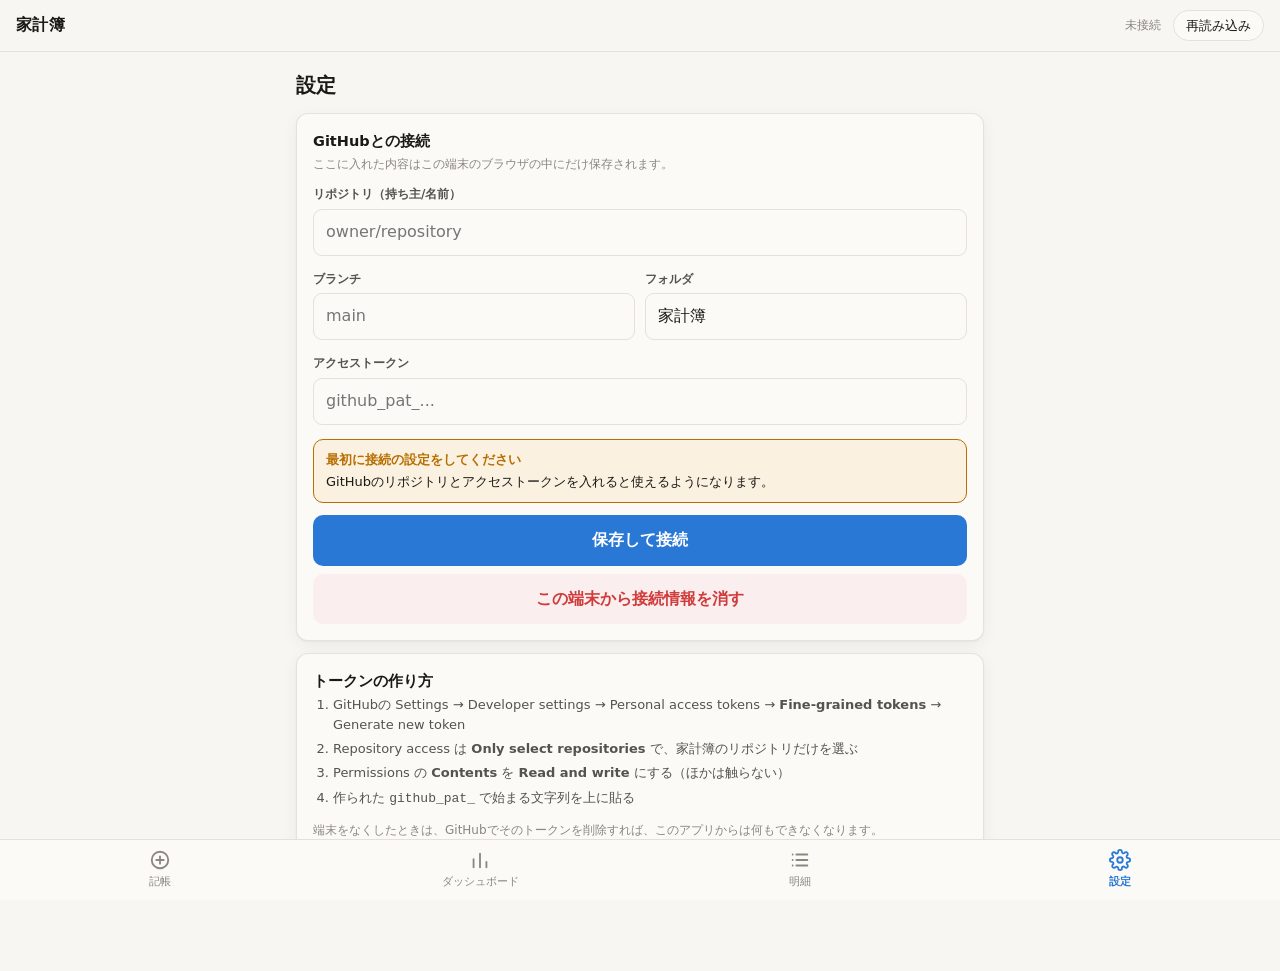
==== index.html @ a91854eb "家計簿アプリ: 記帳・ダッシュボード・明細（CSVはGitHub APIで読み書き） Co-Authored-By: Claude Opus 5.5 <noreply@anthropic.com>" ====
<!doctype html>
<html lang="ja">
<head>
<meta charset="utf-8">
<meta name="viewport" content="width=device-width, initial-scale=1, viewport-fit=cover">
<meta http-equiv="Content-Security-Policy" content="default-src 'none'; script-src 'self'; style-src 'self'; img-src 'self' data:; connect-src https://api.github.com; manifest-src 'self'; base-uri 'none'; form-action 'none'">
<meta name="referrer" content="no-referrer">
<meta name="robots" content="noindex, nofollow">
<meta name="theme-color" content="#2a78d6">
<title>家計簿アプリ</title>
<link rel="manifest" href="manifest.webmanifest">
<link rel="icon" href="icon.svg" type="image/svg+xml">
<link rel="apple-touch-icon" href="icon-192.png">
<link rel="stylesheet" href="style.css">
</head>
<body>
<header class="top">
  <div class="brand">家計簿</div>
  <div class="status" id="status" aria-live="polite"></div>
  <button class="icon-btn" id="reload" type="button">再読み込み</button>
</header>

<main>
  <!-- 入力 -->
  <section class="view" id="view-input" aria-labelledby="h-input">
    <h1 id="h-input">記帳</h1>
    <div class="card">
      <div class="seg" role="group" aria-label="種類">
        <button type="button" data-mode="支出" aria-pressed="true">支出</button>
        <button type="button" data-mode="収入" aria-pressed="false">収入</button>
        <button type="button" data-mode="振替" aria-pressed="false">振替・引落</button>
      </div>

      <div class="field">
        <label for="f-amount">金額</label>
        <div class="amount-wrap">
          <span class="yen" aria-hidden="true">¥</span>
          <input class="input amount" id="f-amount" inputmode="numeric" autocomplete="off" placeholder="0">
        </div>
      </div>

      <div class="field">
        <label for="f-date">日付</label>
        <input class="input" id="f-date" type="date">
        <div class="quick">
          <button type="button" class="chip sm" data-day="0">今日</button>
          <button type="button" class="chip sm" data-day="-1">昨日</button>
          <button type="button" class="chip sm" data-day="-2">おととい</button>
        </div>
      </div>

      <div class="field" id="fld-account">
        <label for="f-account">支払った口座・カード</label>
        <select class="input" id="f-account"></select>
      </div>

      <div class="row-2" id="fld-transfer" hidden>
        <div class="field">
          <label for="f-from">出金元</label>
          <select class="input" id="f-from"></select>
        </div>
        <div class="field">
          <label for="f-to">入金先・カード</label>
          <select class="input" id="f-to"></select>
        </div>
      </div>

      <div class="field" id="fld-cat">
        <span class="lbl" id="lbl-cat">カテゴリ</span>
        <div class="chips" id="f-cats" role="group" aria-labelledby="lbl-cat"></div>
        <input class="input mt8" id="f-cat-custom" placeholder="その他のカテゴリを入力" hidden>
      </div>

      <div class="field">
        <label for="f-memo">メモ（店名・内容など）</label>
        <input class="input" id="f-memo" autocomplete="off" placeholder="例: セブンイレブン 昼ごはん">
      </div>

      <div id="f-hint"></div>
      <div id="f-dup"></div>
      <pre class="preview" id="f-preview" aria-label="取引.csvに追加される行"></pre>
      <button class="btn" id="f-submit" type="button" disabled>記帳する</button>
    </div>

    <div id="result"></div>

    <div class="card">
      <h2>最近の記帳</h2>
      <p class="desc">取引.csvの末尾から</p>
      <ul class="txlist" id="recent"></ul>
    </div>
  </section>

  <!-- ダッシュボード -->
  <section class="view" id="view-dash" aria-labelledby="h-dash" hidden>
    <h1 id="h-dash">ダッシュボード</h1>
    <div class="monthbar" id="d-months" role="group" aria-label="表示する月"></div>
    <div class="tiles" id="d-tiles"></div>
    <div id="d-warn"></div>

    <section class="card">
      <h2 id="d-cat-title">カテゴリ別の支出</h2>
      <p class="desc">振替を除く</p>
      <div class="bars" id="d-cats"></div>
    </section>

    <section class="card">
      <h2 id="d-daily-title">日別の支出</h2>
      <p class="desc">棒をタップすると内訳が出ます（振替を除く）</p>
      <div class="vchart" id="d-daily"></div>
      <div class="daydetail" id="d-daydetail"></div>
    </section>

    <section class="card">
      <h2>口座残高</h2>
      <p class="desc">初期残高＋取引の増減。証券は入金ベース</p>
      <div class="bars" id="d-accounts"></div>
    </section>

    <section class="card">
      <h2>カード未払い</h2>
      <p class="desc">基準額＋利用−入金−分割の未払い分で計算。チップは引落口座と引落日</p>
      <div class="bars" id="d-cards"></div>
    </section>

    <section class="card">
      <h2>分割払いの今後の請求</h2>
      <p class="desc" id="d-inst-desc">分割払い.csvの「未払」。月をタップすると内訳が出ます</p>
      <div class="bars inst" id="d-inst"></div>
    </section>

    <section class="card">
      <h2 id="d-fuyou-title">扶養の壁</h2>
      <p class="desc">給与.csvの今年の受取額。斜線は見込み</p>
      <div id="d-fuyou"></div>
    </section>
  </section>

  <!-- 明細 -->
  <section class="view" id="view-tx" aria-labelledby="h-tx" hidden>
    <h1 id="h-tx">明細</h1>
    <div class="monthbar" id="t-months" role="group" aria-label="表示する月"></div>
    <div class="field">
      <label for="t-search">検索（メモ・口座・カテゴリ）</label>
      <input class="input" id="t-search" type="search" autocomplete="off">
    </div>
    <div class="chips mb12" id="t-cats" role="group" aria-label="カテゴリで絞り込み"></div>
    <div class="card">
      <p class="desc" id="t-count"></p>
      <ul class="txlist" id="t-list"></ul>
    </div>
  </section>

  <!-- 設定 -->
  <section class="view" id="view-settings" aria-labelledby="h-settings" hidden>
    <h1 id="h-settings">設定</h1>
    <div class="card">
      <h2>GitHubとの接続</h2>
      <p class="desc">ここに入れた内容はこの端末のブラウザの中にだけ保存されます。</p>
      <div class="field">
        <label for="s-repo">リポジトリ（持ち主/名前）</label>
        <input class="input" id="s-repo" autocomplete="off" autocapitalize="off" spellcheck="false" placeholder="owner/repository">
      </div>
      <div class="row-2">
        <div class="field">
          <label for="s-branch">ブランチ</label>
          <input class="input" id="s-branch" autocomplete="off" autocapitalize="off" spellcheck="false" placeholder="main">
        </div>
        <div class="field">
          <label for="s-dir">フォルダ</label>
          <input class="input" id="s-dir" autocomplete="off" spellcheck="false" placeholder="家計簿">
        </div>
      </div>
      <div class="field">
        <label for="s-token">アクセストークン</label>
        <input class="input" id="s-token" type="password" autocomplete="off" autocapitalize="off" spellcheck="false" placeholder="github_pat_...">
      </div>
      <div id="s-msg"></div>
      <button class="btn" id="s-save" type="button">保存して接続</button>
      <button class="btn danger" id="s-clear" type="button">この端末から接続情報を消す</button>
    </div>

    <div class="card">
      <h2>トークンの作り方</h2>
      <ol class="steps">
        <li>GitHubの Settings → Developer settings → Personal access tokens → <b>Fine-grained tokens</b> → Generate new token</li>
        <li>Repository access は <b>Only select repositories</b> で、家計簿のリポジトリだけを選ぶ</li>
        <li>Permissions の <b>Contents</b> を <b>Read and write</b> にする（ほかは触らない）</li>
        <li>作られた <span class="mono">github_pat_</span> で始まる文字列を上に貼る</li>
      </ol>
      <p class="desc">端末をなくしたときは、GitHubでそのトークンを削除すれば、このアプリからは何もできなくなります。</p>
    </div>
  </section>
</main>

<nav class="tabs" aria-label="画面の切り替え">
  <button type="button" data-view="input" aria-current="page">
    <svg viewBox="0 0 24 24" fill="none" stroke="currentColor" stroke-width="2" stroke-linecap="round" aria-hidden="true"><circle cx="12" cy="12" r="9"/><path d="M12 8v8M8 12h8"/></svg>記帳
  </button>
  <button type="button" data-view="dash">
    <svg viewBox="0 0 24 24" fill="none" stroke="currentColor" stroke-width="2" stroke-linecap="round" aria-hidden="true"><path d="M5 20V11M12 20V5M19 20v-6"/></svg>ダッシュボード
  </button>
  <button type="button" data-view="tx">
    <svg viewBox="0 0 24 24" fill="none" stroke="currentColor" stroke-width="2" stroke-linecap="round" aria-hidden="true"><path d="M8 6h12M8 12h12M8 18h12M4 6h.01M4 12h.01M4 18h.01"/></svg>明細
  </button>
  <button type="button" data-view="settings">
    <svg viewBox="0 0 24 24" fill="none" stroke="currentColor" stroke-width="2" stroke-linecap="round" aria-hidden="true"><circle cx="12" cy="12" r="3"/><path d="M19.4 15a1.7 1.7 0 0 0 .3 1.8l.1.1a2 2 0 1 1-2.8 2.8l-.1-.1a1.7 1.7 0 0 0-1.8-.3 1.7 1.7 0 0 0-1 1.5V21a2 2 0 1 1-4 0v-.1a1.7 1.7 0 0 0-1.1-1.5 1.7 1.7 0 0 0-1.8.3l-.1.1a2 2 0 1 1-2.8-2.8l.1-.1a1.7 1.7 0 0 0 .3-1.8 1.7 1.7 0 0 0-1.5-1H3a2 2 0 1 1 0-4h.1a1.7 1.7 0 0 0 1.5-1.1 1.7 1.7 0 0 0-.3-1.8l-.1-.1a2 2 0 1 1 2.8-2.8l.1.1a1.7 1.7 0 0 0 1.8.3H9a1.7 1.7 0 0 0 1-1.5V3a2 2 0 1 1 4 0v.1a1.7 1.7 0 0 0 1 1.5 1.7 1.7 0 0 0 1.8-.3l.1-.1a2 2 0 1 1 2.8 2.8l-.1.1a1.7 1.7 0 0 0-.3 1.8V9a1.7 1.7 0 0 0 1.5 1H21a2 2 0 1 1 0 4h-.1a1.7 1.7 0 0 0-1.5 1z"/></svg>設定
  </button>
</nav>

<div id="toast" role="status" hidden></div>
<script src="app.js"></script>
</body>
</html>
---- style.css ----
:root {
  color-scheme: light;
  --page: #f7f6f2;
  --surface: #fbfaf7;
  --surface-2: #f0efe9;
  --ink: #1a1916;
  --ink-2: #55534d;
  --ink-mute: #8a877f;
  --hairline: #e3e1d8;
  --grid: #e8e6dd;
  --ring: rgba(20, 19, 16, 0.10);
  --accent: #2a78d6;
  --accent-ink: #ffffff;
  --accent-soft: #e3eefb;
  --critical: #d03b3b;
  --critical-bg: #faeeee;
  --warning: #b86e00;
  --warning-bg: #fbf1e0;
  --good: #006300;
  --good-bg: #e7f3e7;
  --shadow: 0 1px 2px rgba(20, 19, 16, 0.04), 0 4px 16px rgba(20, 19, 16, 0.05);
}
@media (prefers-color-scheme: dark) {
  :root:not([data-theme="light"]) {
    color-scheme: dark;
    --page: #121211;
    --surface: #1b1b19;
    --surface-2: #242422;
    --ink: #f4f3ee;
    --ink-2: #c1bfb4;
    --ink-mute: #8a877f;
    --hairline: #2e2e2b;
    --grid: #2a2a27;
    --ring: rgba(255, 255, 255, 0.10);
    --accent: #3987e5;
    --accent-ink: #ffffff;
    --accent-soft: #1c2c40;
    --critical: #e66767;
    --critical-bg: #2c1d1d;
    --warning: #e0a040;
    --warning-bg: #2d2416;
    --good: #0ca30c;
    --good-bg: #17261a;
    --shadow: none;
  }
}
:root[data-theme="dark"] {
  color-scheme: dark;
  --page: #121211;
  --surface: #1b1b19;
  --surface-2: #242422;
  --ink: #f4f3ee;
  --ink-2: #c1bfb4;
  --ink-mute: #8a877f;
  --hairline: #2e2e2b;
  --grid: #2a2a27;
  --ring: rgba(255, 255, 255, 0.10);
  --accent: #3987e5;
  --accent-ink: #ffffff;
  --accent-soft: #1c2c40;
  --critical: #e66767;
  --critical-bg: #2c1d1d;
  --warning: #e0a040;
  --warning-bg: #2d2416;
  --good: #0ca30c;
  --good-bg: #17261a;
  --shadow: none;
}

* { box-sizing: border-box; }
html { -webkit-text-size-adjust: 100%; }
body {
  margin: 0;
  background: var(--page);
  color: var(--ink);
  font-family: system-ui, -apple-system, "Segoe UI", "Hiragino Sans", "Yu Gothic UI", Meiryo, sans-serif;
  line-height: 1.55;
  -webkit-font-smoothing: antialiased;
  padding-bottom: calc(68px + env(safe-area-inset-bottom));
}
button, input, select, textarea { font: inherit; color: inherit; }
[hidden] { display: none !important; }

/* ---- header / nav ---- */
.top {
  position: sticky; top: 0; z-index: 20;
  display: flex; align-items: center; justify-content: space-between; gap: 12px;
  padding: calc(10px + env(safe-area-inset-top)) 16px 10px;
  background: color-mix(in srgb, var(--page) 92%, transparent);
  backdrop-filter: blur(8px);
  border-bottom: 1px solid var(--hairline);
}
.brand { font-weight: 700; font-size: 16px; letter-spacing: 0.02em; }
.status { font-size: 11.5px; color: var(--ink-mute); text-align: right; flex: 1; min-width: 0; overflow: hidden; text-overflow: ellipsis; white-space: nowrap; }
.icon-btn {
  border: 1px solid var(--hairline); background: var(--surface); border-radius: 999px;
  padding: 5px 12px; font-size: 12.5px; cursor: pointer; flex: none;
}
.icon-btn:disabled { opacity: .5; cursor: default; }

.tabs {
  position: fixed; left: 0; right: 0; bottom: 0; z-index: 30;
  display: grid; grid-template-columns: repeat(4, 1fr);
  background: var(--surface); border-top: 1px solid var(--hairline);
  padding-bottom: env(safe-area-inset-bottom);
}
.tabs button {
  border: 0; background: none; padding: 9px 4px 10px; cursor: pointer;
  display: flex; flex-direction: column; align-items: center; gap: 2px;
  font-size: 11px; color: var(--ink-mute);
}
.tabs button svg { width: 22px; height: 22px; }
.tabs button[aria-current="page"] { color: var(--accent); font-weight: 650; }

main { max-width: 720px; margin: 0 auto; padding: 14px 16px 24px; }
.view > h1 { font-size: 20px; margin: 4px 0 12px; }

/* ---- cards ---- */
.card {
  background: var(--surface); border: 1px solid var(--ring); border-radius: 12px;
  padding: 16px; box-shadow: var(--shadow); margin-bottom: 12px;
}
.card h2 { font-size: 14.5px; margin: 0 0 2px; }
.desc { font-size: 12px; color: var(--ink-mute); margin: 0 0 12px; }
.desc strong { color: var(--ink-2); font-variant-numeric: tabular-nums; }
.muted { color: var(--ink-mute); }
.small { font-size: 12px; }

/* ---- form ---- */
.seg {
  display: grid; grid-template-columns: repeat(3, 1fr); gap: 4px;
  background: var(--surface-2); padding: 4px; border-radius: 10px; margin-bottom: 14px;
}
.seg button {
  border: 0; border-radius: 7px; padding: 8px 4px; background: none; cursor: pointer;
  font-weight: 600; color: var(--ink-2);
}
.seg button[aria-pressed="true"] { background: var(--surface); color: var(--ink); box-shadow: 0 1px 3px rgba(0,0,0,.12); }

.field { margin-bottom: 14px; }
.field > label, .field > .lbl { display: block; font-size: 12px; color: var(--ink-2); margin-bottom: 5px; font-weight: 600; }
.input, select.input {
  width: 100%; border: 1px solid var(--hairline); background: var(--surface);
  border-radius: 9px; padding: 10px 12px; font-size: 16px;
}
.input:focus, .seg button:focus-visible, .chip:focus-visible, .btn:focus-visible, .icon-btn:focus-visible, .tabs button:focus-visible {
  outline: 2px solid var(--accent); outline-offset: 1px;
}
.amount-wrap { position: relative; }
.amount-wrap .yen { position: absolute; left: 14px; top: 50%; transform: translateY(-50%); font-size: 22px; color: var(--ink-mute); }
.amount { font-size: 28px; font-weight: 700; padding-left: 38px; font-variant-numeric: tabular-nums; }
.row-2 { display: grid; grid-template-columns: 1fr 1fr; gap: 10px; }
.quick { display: flex; gap: 6px; margin-top: 6px; flex-wrap: wrap; }

.chips { display: flex; flex-wrap: wrap; gap: 6px; }
.chip {
  border: 1px solid var(--hairline); background: var(--surface); border-radius: 999px;
  padding: 5px 12px; font-size: 13px; cursor: pointer; color: var(--ink-2);
}
.chip[aria-pressed="true"] { background: var(--accent-soft); border-color: var(--accent); color: var(--ink); font-weight: 650; }
.chip.sm { font-size: 11.5px; padding: 3px 10px; }

.btn {
  display: block; width: 100%; border: 0; border-radius: 10px; padding: 13px;
  background: var(--accent); color: var(--accent-ink); font-weight: 700; font-size: 16px; cursor: pointer;
}
.btn:disabled { opacity: .45; cursor: default; }
.btn.secondary { background: var(--surface-2); color: var(--ink); }
.btn.danger { background: var(--critical-bg); color: var(--critical); }
.btn + .btn { margin-top: 8px; }

.preview {
  font-family: ui-monospace, SFMono-Regular, Consolas, monospace; font-size: 11.5px;
  background: var(--surface-2); border-radius: 8px; padding: 8px 10px; color: var(--ink-2);
  white-space: pre-wrap; word-break: break-all; margin: 0 0 12px;
}
.notice { border-radius: 10px; padding: 10px 12px; font-size: 13px; margin-bottom: 12px; border: 1px solid; }
.notice.warn { background: var(--warning-bg); border-color: var(--warning); }
.notice.err { background: var(--critical-bg); border-color: var(--critical); }
.notice.ok { background: var(--good-bg); border-color: var(--good); }
.notice .t { font-weight: 700; margin-bottom: 2px; }
.notice.warn .t { color: var(--warning); }
.notice.err .t { color: var(--critical); }
.notice.ok .t { color: var(--good); }
.notice label { display: flex; gap: 8px; align-items: center; margin-top: 6px; font-weight: 600; }

/* ---- lists ---- */
.txlist { list-style: none; margin: 0; padding: 0; }
.txlist li { display: grid; grid-template-columns: 1fr auto; gap: 2px 10px; padding: 9px 0; border-bottom: 1px solid var(--grid); }
.txlist li:last-child { border-bottom: 0; }
.txlist .main { font-size: 13.5px; min-width: 0; overflow: hidden; text-overflow: ellipsis; white-space: nowrap; }
.txlist .amt { font-weight: 650; text-align: right; font-variant-numeric: tabular-nums; font-size: 14px; }
.txlist .amt.in { color: var(--good); }
.txlist .amt.mv { color: var(--ink-mute); }
.txlist .sub { grid-column: 1 / -1; font-size: 11.5px; color: var(--ink-mute); overflow: hidden; text-overflow: ellipsis; white-space: nowrap; }
.txlist li.open .sub { white-space: normal; }
.tag { display: inline-block; font-size: 10.5px; border: 1px solid var(--hairline); border-radius: 999px; padding: 0 7px; color: var(--ink-2); margin-right: 4px; }

/* ---- dashboard ---- */
.tiles { display: grid; grid-template-columns: 1fr 1fr; gap: 10px; margin-bottom: 12px; }
.tile { background: var(--surface); border: 1px solid var(--ring); border-radius: 12px; padding: 12px 14px; box-shadow: var(--shadow); min-width: 0; }
.tile .k { font-size: 11.5px; color: var(--ink-2); }
.tile .v { font-size: 21px; font-weight: 750; font-variant-numeric: tabular-nums; letter-spacing: .01em; overflow-wrap: anywhere; }
.tile .v.neg { color: var(--critical); }
.tile .n { font-size: 10.5px; color: var(--ink-mute); }

.monthbar { display: flex; gap: 6px; overflow-x: auto; padding: 2px 0 10px; margin-bottom: 4px; scrollbar-width: none; }
.monthbar::-webkit-scrollbar { display: none; }
.monthbar .chip { flex: none; }

.bars { display: grid; gap: 8px; }
.bar { display: grid; grid-template-columns: minmax(84px, 34%) 1fr auto; gap: 8px; align-items: center; font-size: 12.5px; }
.bar .l { color: var(--ink-2); overflow: hidden; text-overflow: ellipsis; white-space: nowrap; }
.bar .l small { color: var(--ink-mute); font-size: 10.5px; margin-left: 3px; }
.bar .track { height: 12px; position: relative; }
.bar .fill { height: 100%; background: var(--accent); border-radius: 0 4px 4px 0; min-width: 2px; }
.bar .fill.zero { background: var(--hairline); width: 2px !important; border-radius: 0; }
.bar .fill.neg { background: var(--critical); }
.bar .v { text-align: right; font-weight: 650; font-variant-numeric: tabular-nums; min-width: 72px; }

.vchart { position: relative; height: 170px; margin-top: 4px; }
.vgrid { position: absolute; inset: 0 0 20px 0; pointer-events: none; }
.vgrid .gl { position: absolute; left: 0; right: 0; border-top: 1px solid var(--grid); }
.vgrid .gl span { position: absolute; right: 0; top: -15px; font-size: 10px; color: var(--ink-mute); background: var(--surface); padding-left: 4px; font-variant-numeric: tabular-nums; }
.vbars { position: absolute; inset: 0 0 20px 0; display: flex; align-items: flex-end; gap: 2px; }
.vbar { flex: 1; height: 100%; display: flex; flex-direction: column; justify-content: flex-end; border: 0; background: none; padding: 0; cursor: pointer; min-width: 0; }
.vbar .b { background: var(--accent); border-radius: 3px 3px 0 0; min-height: 0; }
.vbar.empty .b { background: transparent; }
.vbar[aria-pressed="true"] .b { filter: brightness(1.2); outline: 2px solid var(--ink); outline-offset: 1px; }
.vlabels { position: absolute; left: 0; right: 0; bottom: 0; display: flex; gap: 2px; }
.vlabels span { flex: 1; text-align: center; font-size: 9.5px; color: var(--ink-mute); font-variant-numeric: tabular-nums; min-width: 0; }
.daydetail { margin-top: 10px; font-size: 12.5px; }

.inst details { border-bottom: 1px solid var(--grid); padding: 6px 0; }
.inst details:last-child { border-bottom: 0; }
.inst summary { list-style: none; cursor: pointer; }
.inst summary::-webkit-details-marker { display: none; }
.inst .items { font-size: 11.5px; color: var(--ink-2); padding: 6px 0 2px 4px; display: grid; gap: 2px; }
.inst .items div { display: flex; justify-content: space-between; gap: 10px; }
.inst .items span:last-child { font-variant-numeric: tabular-nums; white-space: nowrap; }

.meter { height: 12px; border-radius: 6px; background: var(--surface-2); overflow: hidden; margin: 4px 0 2px; position: relative; }
.meter .f { height: 100%; background: var(--accent); }
.meter .f2 { position: absolute; top: 0; bottom: 0; background: repeating-linear-gradient(45deg, var(--accent) 0 3px, transparent 3px 6px); opacity: .55; }
.meter-row { display: flex; justify-content: space-between; font-size: 12.5px; gap: 8px; flex-wrap: wrap; margin-top: 10px; }
.meter-row strong { font-variant-numeric: tabular-nums; }

/* ---- toast ---- */
#toast {
  position: fixed; left: 50%; bottom: calc(80px + env(safe-area-inset-bottom)); transform: translateX(-50%);
  background: var(--ink); color: var(--page); padding: 9px 16px; border-radius: 999px;
  font-size: 13px; z-index: 40; max-width: calc(100% - 32px); box-shadow: 0 4px 14px rgba(0,0,0,.25);
}
.mono { font-family: ui-monospace, SFMono-Regular, Consolas, monospace; }
ol.steps { padding-left: 20px; font-size: 13px; color: var(--ink-2); margin: 0 0 12px; }
ol.steps li { margin-bottom: 4px; }
a { color: var(--accent); }
.mt8 { margin-top: 8px; }
.mb12 { margin-bottom: 12px; }
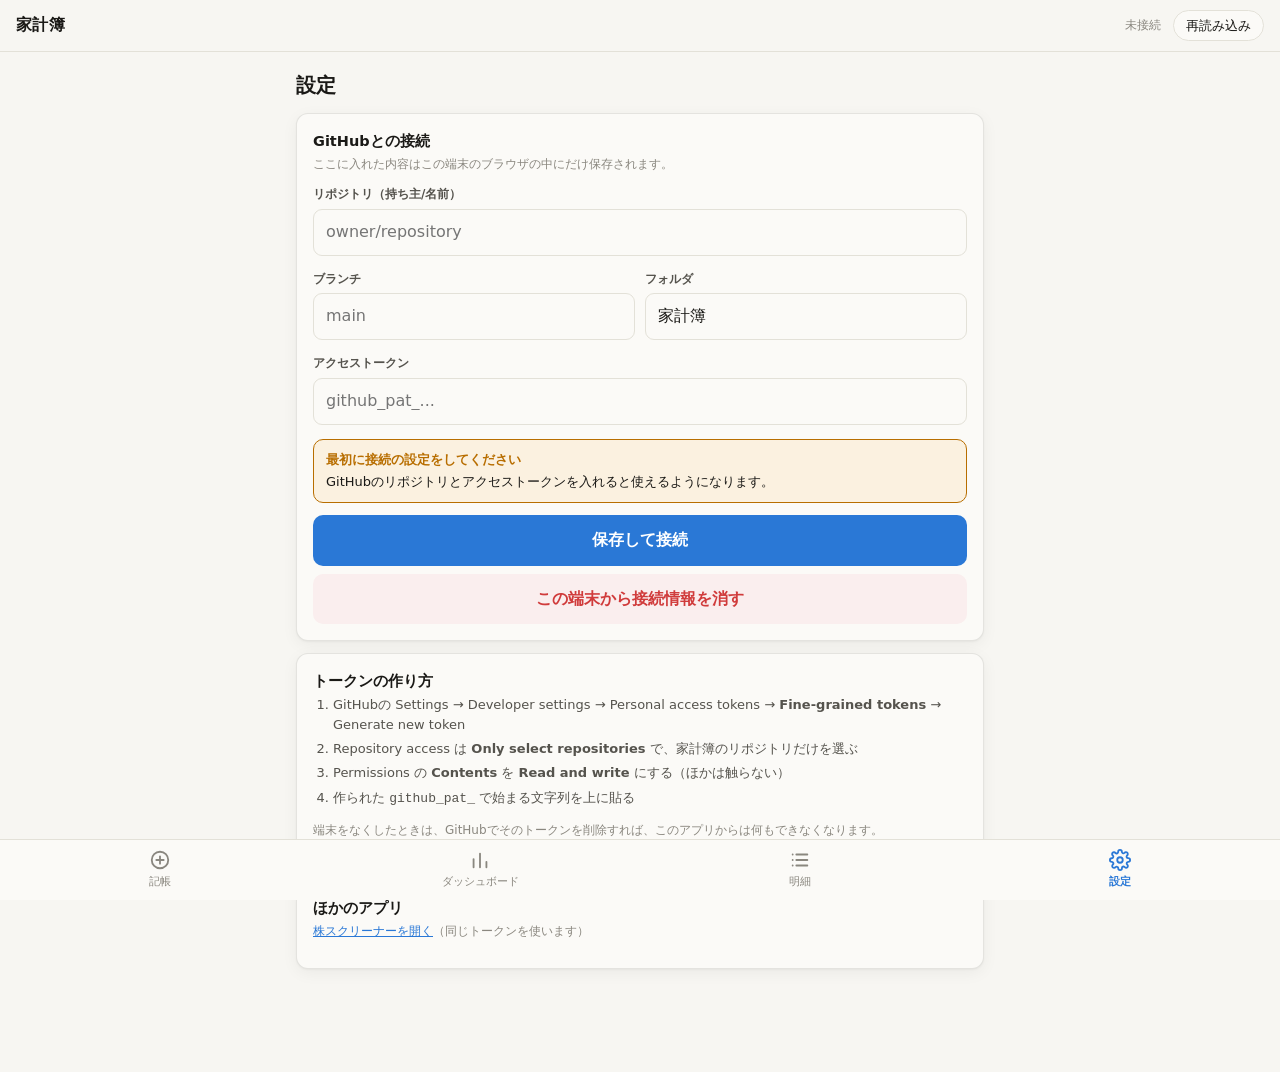
==== commit 9a912f62: "株スクリーナー（/kabu/）を追加：日本株・米国株を条件で絞り込み、データは非公開リポジトリから読む Co-Authored-By: Claude Opus 5.5 <noreply@anthrop" ====
--- a/index.html
+++ b/index.html
@@ -190,6 +190,11 @@
       </ol>
       <p class="desc">端末をなくしたときは、GitHubでそのトークンを削除すれば、このアプリからは何もできなくなります。</p>
     </div>
+
+    <div class="card">
+      <h2>ほかのアプリ</h2>
+      <p class="desc"><a href="kabu/">株スクリーナーを開く</a>（同じトークンを使います）</p>
+    </div>
   </section>
 </main>
 
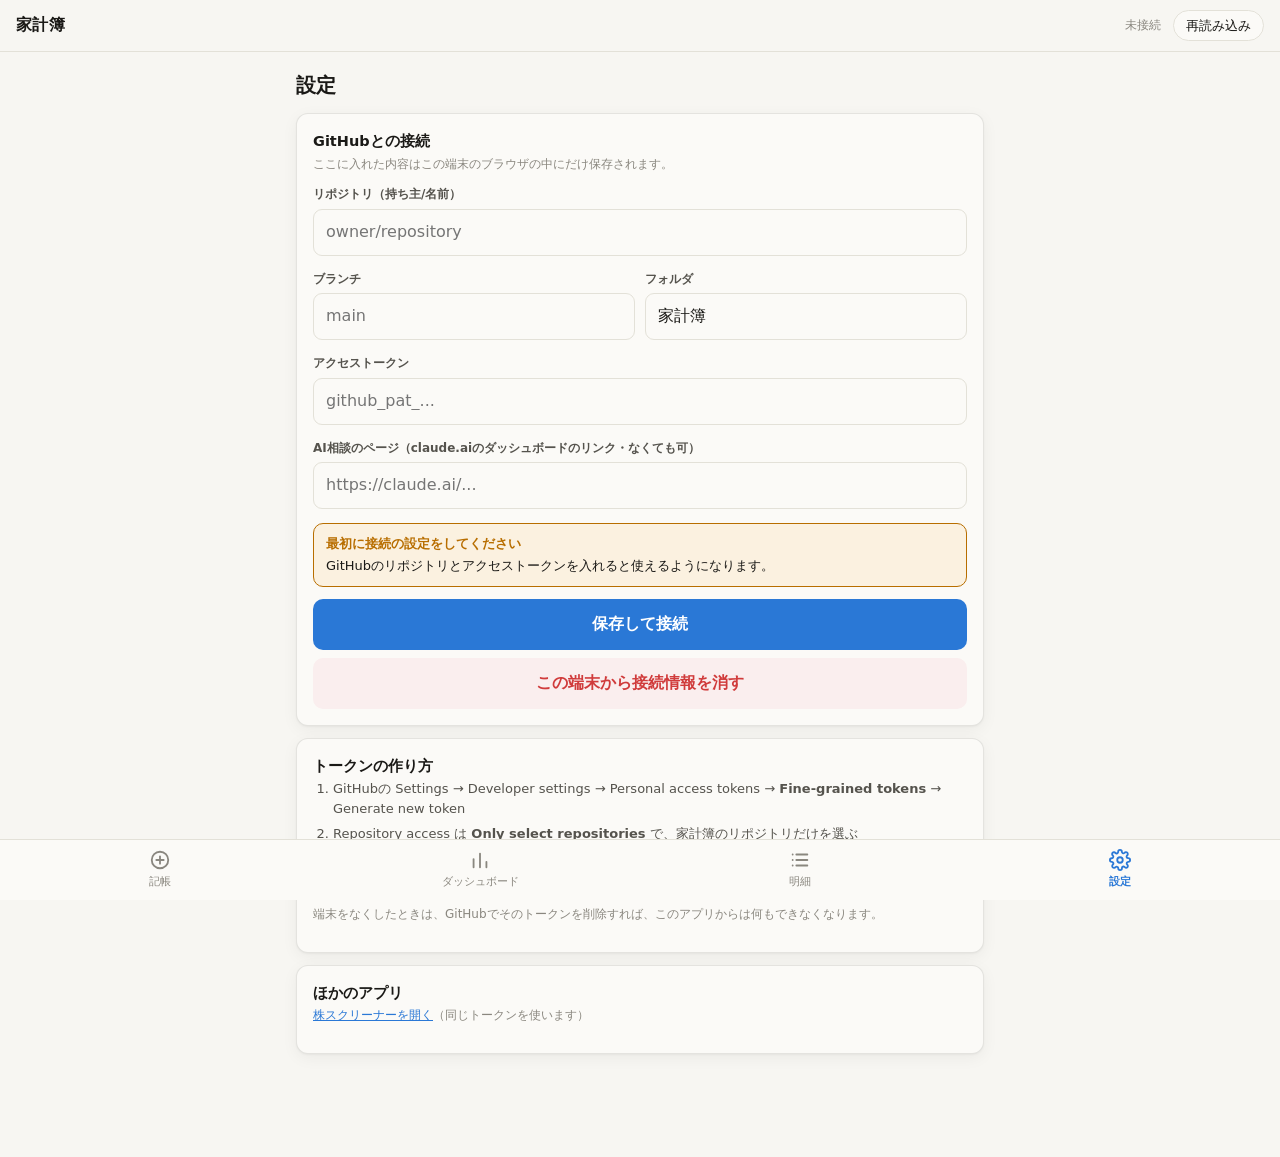
==== commit 5ac0f841: "家計簿アプリ: 設定で入れたclaude.aiのAI相談ページへのボタン Co-Authored-By: Claude Opus 5.5 <noreply@anthropic.com>" ====
--- a/index.html
+++ b/index.html
@@ -17,6 +17,7 @@
 <header class="top">
   <div class="brand">家計簿</div>
   <div class="status" id="status" aria-live="polite"></div>
+  <a class="icon-btn" id="ai-link" target="_blank" rel="noopener noreferrer" hidden>AI相談</a>
   <button class="icon-btn" id="reload" type="button">再読み込み</button>
 </header>
 
@@ -174,6 +175,10 @@
       <div class="field">
         <label for="s-token">アクセストークン</label>
         <input class="input" id="s-token" type="password" autocomplete="off" autocapitalize="off" spellcheck="false" placeholder="github_pat_...">
+      </div>
+      <div class="field">
+        <label for="s-ai">AI相談のページ（claude.aiのダッシュボードのリンク・なくても可）</label>
+        <input class="input" id="s-ai" type="url" autocomplete="off" autocapitalize="off" spellcheck="false" placeholder="https://claude.ai/...">
       </div>
       <div id="s-msg"></div>
       <button class="btn" id="s-save" type="button">保存して接続</button>
--- a/style.css
+++ b/style.css
@@ -257,3 +257,4 @@
 a { color: var(--accent); }
 .mt8 { margin-top: 8px; }
 .mb12 { margin-bottom: 12px; }
+a.icon-btn { text-decoration: none; color: inherit; }
